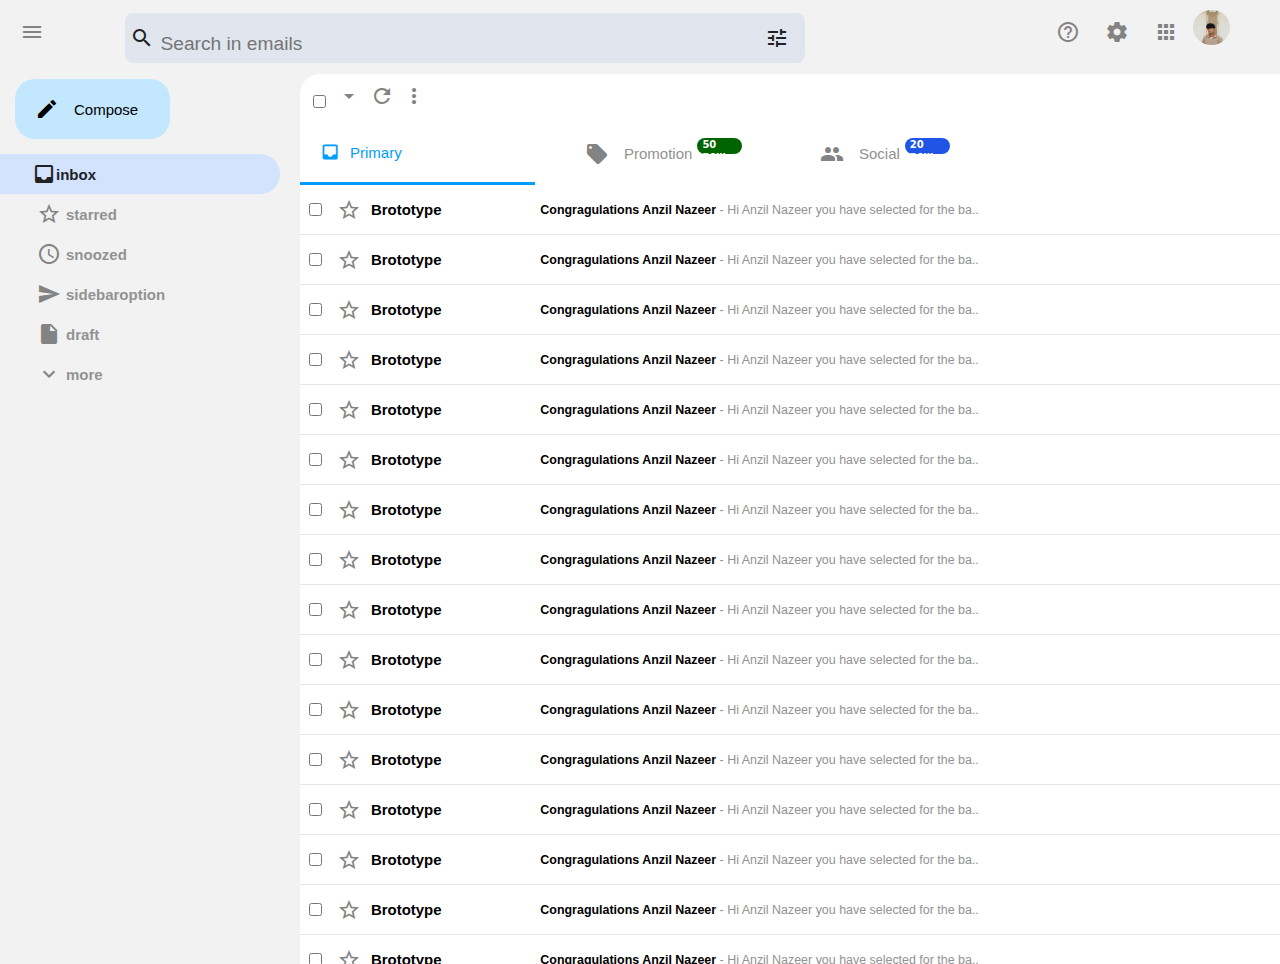
==== gmail/index.html @ 1362754c "clone" ====
<!DOCTYPE html>
<html lang="en">
  <head>
    <meta charset="UTF-8" />
    <meta http-equiv="X-UA-Compatible" content="IE=edge" />
    <meta name="viewport" content="width=device-width, initial-scale=1.0" />
    <title>Gmail</title>
    <link rel="shorticons" href="">

    <link
      href="https://fonts.googleapis.com/icon?family=Material+Icons"
      rel="stylesheet"
    />
    <link
      rel="stylesheet"
      href="https://cdnjs.cloudflare.com/ajax/libs/font-awesome/6.2.0/css/all.min.css"
      integrity="sha512-xh6O/CkQoPOWDdYTDqeRdPCVd1SpvCA9XXcUnZS2FmJNp1coAFzvtCN9BmamE+4aHK8yyUHUSCcJHgXloTyT2A=="
      crossorigin="anonymous"
      referrerpolicy="no-referrer"
    />
    <link rel="stylesheet" href="style.css" />
  </head>
  <body>
    <div class="mainpage">
      <div class="header">
        <div class="headerleft">
          <span class="material-icons"> menu</span>
          <img
            src="https://static.dezeen.com/uploads/2020/10/gmail-google-logo-rebrand-workspace-design_dezeen_2364_col_0.jpg"
            alt=""
          />
        </div>

        <div class="headermiddle">
          <span class="material-icons">search</span>
          <input type="text" placeholder="Search in emails" name="" id="" />
          <span class="material-icons">tune</span>
        </div>
        <div class="headerright">
          <span class="material-icons"> help_outline </span>
          <span class="material-icons"> settings </span>
          <span class="material-icons"> apps </span>
          <img src="imgs/anzilprr.JPG" alt="" />
        </div>
      </div>

      <div class="mainbody">
        <div class="sidebar">
          <button class="compose">
            <span class="material-icons"> edit </span>
            compose
          </button>

          <div class="sidebaroptionactive">
            <span class="material-icons">inbox</span>
            <h2>inbox</h2>
          </div>
          <div class="sidebaroption">
            <span class="material-icons">star_border</span>
            <h2>starred</h2>
          </div>

          <div class="sidebaroption">
            <span class="material-icons">schedule</span>
            <h2>snoozed</h2>
          </div>
          <div class="sidebaroption">
            <span class="material-icons"> send </span>
            <h2>sidebaroption</h2>
          </div>
          <div class="sidebaroption">
            <span class="material-icons">insert_drive_file</span>
            <h2>draft</h2>
          </div>
          <div class="sidebaroption">
            <span class="material-icons">expand_more </span>
            <h2>more</h2>
          </div>
        </div>

        <div class="email">
          <div class="emailsettings">
            <div class="settingsleft">
              <input type="checkbox" name="" id="" />
              <span class="material-icons"> arrow_drop_down</span>
              <span class="material-icons"> refresh</span>
              <span class="material-icons"> more_vert</span>
            </div>

            <div class="settingsright">
              <span class="material-icons"> chevron_left</span>
              <span class="material-icons">navigate_next</span>
            </div>
          </div>

          <div class="emailsection">
            <div class="sectionselected">
              <span class="material-icons sectionselected"> inbox </span>
              <h3>Primary</h3>
            </div>

            <div class="section">
              <span class="material-icons"> local_offer </span>
              <h3>Promotion</h3>
              <div class="tag1">
                <h4>50 new</h4>
              </div>
            </div>
            <div class="section">
              <span class="material-icons"> people </span>
              <h3>Social</h3>
              <div class="tag2">
                <h4>20 new</h4>
              </div>
            </div>
          </div>

          <div class="emaillist">
            <div class="emailrow">
              <div class="emailrowoption">
                <input type="checkbox" name="" id="" />
                <span class="material-icons">star_border</span>
              </div>
              <div class="emailtitle">
                <h5>Brototype</h5>
              </div>
              <div class="emailmessage">
                <h5>Congragulations Anzil Nazeer <span>- Hi Anzil Nazeer you have selected for the ba..</span></h5>
              </div>
              <p class="emailtime">10 Oct</p>
            </div>

            <div class="emailrow">
                <div class="emailrowoption">
                  <input type="checkbox" name="" id="" />
                  <span class="material-icons">star_border</span>
                </div>
                <div class="emailtitle">
                  <h5>Brototype</h5>
                </div>
                <div class="emailmessage">
                  <h5>Congragulations Anzil Nazeer <span>- Hi Anzil Nazeer you have selected for the ba..</span></h5>
                </div>
                <p class="emailtime">10 Oct</p>
              </div>

              <div class="emailrow">
                <div class="emailrowoption">
                  <input type="checkbox" name="" id="" />
                  <span class="material-icons">star_border</span>
                </div>
                <div class="emailtitle">
                  <h5>Brototype</h5>
                </div>
                <div class="emailmessage">
                  <h5>Congragulations Anzil Nazeer <span>- Hi Anzil Nazeer you have selected for the ba..</span></h5>
                </div>
                <p class="emailtime">10 Oct</p>
              </div>

              <div class="emailrow">
                <div class="emailrowoption">
                  <input type="checkbox" name="" id="" />
                  <span class="material-icons">star_border</span>
                </div>
                <div class="emailtitle">
                  <h5>Brototype</h5>
                </div>
                <div class="emailmessage">
                  <h5>Congragulations Anzil Nazeer <span>- Hi Anzil Nazeer you have selected for the ba..</span></h5>
                </div>
                <p class="emailtime">10 Oct</p>
              </div>

              <div class="emailrow">
                <div class="emailrowoption">
                  <input type="checkbox" name="" id="" />
                  <span class="material-icons">star_border</span>
                </div>
                <div class="emailtitle">
                  <h5>Brototype</h5>
                </div>
                <div class="emailmessage">
                  <h5>Congragulations Anzil Nazeer <span>- Hi Anzil Nazeer you have selected for the ba..</span></h5>
                </div>
                <p class="emailtime">10 Oct</p>
              </div>

              <div class="emailrow">
                <div class="emailrowoption">
                  <input type="checkbox" name="" id="" />
                  <span class="material-icons">star_border</span>
                </div>
                <div class="emailtitle">
                  <h5>Brototype</h5>
                </div>
                <div class="emailmessage">
                  <h5>Congragulations Anzil Nazeer <span>- Hi Anzil Nazeer you have selected for the ba..</span></h5>
                </div>
                <p class="emailtime">10 Oct</p>
              </div>

              <div class="emailrow">
                <div class="emailrowoption">
                  <input type="checkbox" name="" id="" />
                  <span class="material-icons">star_border</span>
                </div>
                <div class="emailtitle">
                  <h5>Brototype</h5>
                </div>
                <div class="emailmessage">
                  <h5>Congragulations Anzil Nazeer <span>- Hi Anzil Nazeer you have selected for the ba..</span></h5>
                </div>
                <p class="emailtime">10 Oct</p>
              </div>

              <div class="emailrow">
                <div class="emailrowoption">
                  <input type="checkbox" name="" id="" />
                  <span class="material-icons">star_border</span>
                </div>
                <div class="emailtitle">
                  <h5>Brototype</h5>
                </div>
                <div class="emailmessage">
                  <h5>Congragulations Anzil Nazeer <span>- Hi Anzil Nazeer you have selected for the ba..</span></h5>
                </div>
                <p class="emailtime">10 Oct</p>
              </div>

              <div class="emailrow">
                <div class="emailrowoption">
                  <input type="checkbox" name="" id="" />
                  <span class="material-icons">star_border</span>
                </div>
                <div class="emailtitle">
                  <h5>Brototype</h5>
                </div>
                <div class="emailmessage">
                  <h5>Congragulations Anzil Nazeer <span>- Hi Anzil Nazeer you have selected for the ba..</span></h5>
                </div>
                <p class="emailtime">10 Oct</p>
              </div>

              <div class="emailrow">
                <div class="emailrowoption">
                  <input type="checkbox" name="" id="" />
                  <span class="material-icons">star_border</span>
                </div>
                <div class="emailtitle">
                  <h5>Brototype</h5>
                </div>
                <div class="emailmessage">
                  <h5>Congragulations Anzil Nazeer <span>- Hi Anzil Nazeer you have selected for the ba..</span></h5>
                </div>
                <p class="emailtime">10 Oct</p>
              </div>

              <div class="emailrow">
                <div class="emailrowoption">
                  <input type="checkbox" name="" id="" />
                  <span class="material-icons">star_border</span>
                </div>
                <div class="emailtitle">
                  <h5>Brototype</h5>
                </div>
                <div class="emailmessage">
                  <h5>Congragulations Anzil Nazeer <span>- Hi Anzil Nazeer you have selected for the ba..</span></h5>
                </div>
                <p class="emailtime">10 Oct</p>
              </div>

              <div class="emailrow">
                <div class="emailrowoption">
                  <input type="checkbox" name="" id="" />
                  <span class="material-icons">star_border</span>
                </div>
                <div class="emailtitle">
                  <h5>Brototype</h5>
                </div>
                <div class="emailmessage">
                  <h5>Congragulations Anzil Nazeer <span>- Hi Anzil Nazeer you have selected for the ba..</span></h5>
                </div>
                <p class="emailtime">10 Oct</p>
              </div>

              <div class="emailrow">
                <div class="emailrowoption">
                  <input type="checkbox" name="" id="" />
                  <span class="material-icons">star_border</span>
                </div>
                <div class="emailtitle">
                  <h5>Brototype</h5>
                </div>
                <div class="emailmessage">
                  <h5>Congragulations Anzil Nazeer <span>- Hi Anzil Nazeer you have selected for the ba..</span></h5>
                </div>
                <p class="emailtime">10 Oct</p>
              </div>

              <div class="emailrow">
                <div class="emailrowoption">
                  <input type="checkbox" name="" id="" />
                  <span class="material-icons">star_border</span>
                </div>
                <div class="emailtitle">
                  <h5>Brototype</h5>
                </div>
                <div class="emailmessage">
                  <h5>Congragulations Anzil Nazeer <span>- Hi Anzil Nazeer you have selected for the ba..</span></h5>
                </div>
                <p class="emailtime">10 Oct</p>
              </div>

              <div class="emailrow">
                <div class="emailrowoption">
                  <input type="checkbox" name="" id="" />
                  <span class="material-icons">star_border</span>
                </div>
                <div class="emailtitle">
                  <h5>Brototype</h5>
                </div>
                <div class="emailmessage">
                  <h5>Congragulations Anzil Nazeer <span>- Hi Anzil Nazeer you have selected for the ba..</span></h5>
                </div>
                <p class="emailtime">10 Oct</p>
              </div>

              <div class="emailrow">
                <div class="emailrowoption">
                  <input type="checkbox" name="" id="" />
                  <span class="material-icons">star_border</span>
                </div>
                <div class="emailtitle">
                  <h5>Brototype</h5>
                </div>
                <div class="emailmessage">
                  <h5>Congragulations Anzil Nazeer <span>- Hi Anzil Nazeer you have selected for the ba..</span></h5>
                </div>
                <p class="emailtime">10 Oct</p>
              </div>

              <div class="emailrow">
                <div class="emailrowoption">
                  <input type="checkbox" name="" id="" />
                  <span class="material-icons">star_border</span>
                </div>
                <div class="emailtitle">
                  <h5>Brototype</h5>
                </div>
                <div class="emailmessage">
                  <h5>Congragulations Anzil Nazeer <span>- Hi Anzil Nazeer you have selected for the ba..</span></h5>
                </div>
                <p class="emailtime">10 Oct</p>
              </div>

              <div class="emailrow">
                <div class="emailrowoption">
                  <input type="checkbox" name="" id="" />
                  <span class="material-icons">star_border</span>
                </div>
                <div class="emailtitle">
                  <h5>Brototype</h5>
                </div>
                <div class="emailmessage">
                  <h5>Congragulations Anzil Nazeer <span>- Hi Anzil Nazeer you have selected for the ba..</span></h5>
                </div>
                <p class="emailtime">10 Oct</p>
              </div>

              <div class="emailrow">
                <div class="emailrowoption">
                  <input type="checkbox" name="" id="" />
                  <span class="material-icons">star_border</span>
                </div>
                <div class="emailtitle">
                  <h5>Brototype</h5>
                </div>
                <div class="emailmessage">
                  <h5>Congragulations Anzil Nazeer <span>- Hi Anzil Nazeer you have selected for the ba..</span></h5>
                </div>
                <p class="emailtime">10 Oct</p>
              </div>

              <div class="emailrow">
                <div class="emailrowoption">
                  <input type="checkbox" name="" id="" />
                  <span class="material-icons">star_border</span>
                </div>
                <div class="emailtitle">
                  <h5>Brototype</h5>
                </div>
                <div class="emailmessage">
                  <h5>Congragulations Anzil Nazeer <span>- Hi Anzil Nazeer you have selected for the ba..</span></h5>
                </div>
                <p class="emailtime">10 Oct</p>
              </div>

              <div class="emailrow">
                <div class="emailrowoption">
                  <input type="checkbox" name="" id="" />
                  <span class="material-icons">star_border</span>
                </div>
                <div class="emailtitle">
                  <h5>Brototype</h5>
                </div>
                <div class="emailmessage">
                  <h5>Congragulations Anzil Nazeer <span>- Hi Anzil Nazeer you have selected for the ba..</span></h5>
                </div>
                <p class="emailtime">10 Oct</p>
              </div>

              

          </div>
          
        </div>
      </div>
    </div>
  </body>
</html>
---- gmail/style.css ----
*{
    margin: 0%;
    padding: 0%;
    
    box-sizing: border-box;
    font-family: "Google Sans", Roboto, RobotoDraft, Helvetica, Arial, sans-serif
}
body{
    background-color:#f2f2f2;
    height: 100vh;
    overflow-y: hidden;
}
.headerleft img{
    object-fit: contain;
    height: 60px;
}
.header
{
    display: flex;
    justify-content: space-between;
    align-items: center;
}
.headerleft{
    display: flex;
    align-items: center;
}
.headerleft span{
    padding: 20px;
    cursor: pointer;

}
.headermiddle{

    background-color:#e1e6ee;
    padding: 5px;
    border-radius: 8px;
    margin-top:12px ;
    height:50px;
    width: 680px;
    margin-right: 180px;
    
}
.headermiddle span{
    color: #202124;
    margin-top: 8px;
}

.material-icons{
    color: rgb(131, 131, 131);
    background-color: transparent;
}
.headermiddle input{
    border:none ;
    width: 600px;
    outline: none;
    padding: 1px;
    margin: 1px;
    font-size:larger;
    background-color: transparent;
    

    
}



.headerright{
    display: flex;
    padding-right:50px ;
    gap: 5px;
}
.headerright img{
    
    border-radius: 50%;
    height: 35px;

}
.headerright span{
    padding: 10px;
    cursor: pointer;
}
.sidebar{
    
    flex: 0.3;
    max-width: 300px;
    padding-right: 20px;
    
}
.compose{
    width: 155px;
    height: 60px;
    margin-top: 15px;
    margin-left: 15px;
    margin-bottom: 15px;
    text-transform: capitalize;
    border-radius: 20px;
    padding: 20px;
    color: rgb(0, 0, 0);
    background-color:#c2e7ff;
    display: flex;
    align-items: center;
    cursor: pointer;
    border: none;
    font-weight:lighter;
    font-size: 15px;
    gap: 15px;
        
}
.compose:hover{
    cursor: pointer;
    box-shadow:0px 2px 5px -2px rgba(0,0,0,0.75) ;
}
.compose span{
    color: black;
}
.sidebaroption{
    display: flex;
    align-items: center;
    height: 40px;
    border-top-right-radius: 20px;
    border-bottom-right-radius: 20px;
    cursor: pointer;
    padding: 0 10px;
    color: #929292;
    padding-left: 32px;
    font-size: x-small;


}
.sidebaroptionactive.material-icons{
    color: #202124;
}
.sidebaroption span{
    padding: 5px;
 

}
.sidebaroption h3{
    flex: 1;
    margin-left: 10px;
    font-weight: 50;
}
.sidebaroptionactive{
    display: flex;
    align-items: center;
    height: 40px;
    border-top-right-radius: 20px;
    border-bottom-right-radius: 20px;
    cursor: pointer;
    padding: 0 10px;
    color: #929292;
    padding-left: 32px;
    font-size: x-small;

}

.sidebaroptionactive,
.sidebaroptionactive h3,
.sidebaroptionactive.material-icons{
    background-color:#d3e3fd;
    color: #202124;
    font-weight: 700;
}
.sidebaroptionactive span{
    color: #202124;
}


.sidebaroption:hover,
.sidebaroption:hover h3,
.sidebaroption:hover.material-icons{
    background-color:#e5e5e5;
    

}

.mainbody{
    display: flex;
    height:100vh ;
}
.email{
    flex: 1;
    overflow: scroll;
}
.emailsettings{
    position: sticky;
    margin-top:10px ;
    display: flex;
    justify-content: space-between;
    border-bottom: 1px solid rgb(255, 255, 255) ;
    background-color:#ffffff;
    border-top-left-radius:20px ;
    border-top-right-radius: 20px;
    padding: 8px;
    width: 1150px;
}
.emailsettingsleft{
    display: flex;
    align-items: center;
}
.emailsettings .material-icons{
    margin: 2px;
    cursor: pointer;
}
.emailsection{
    position: sticky;
    display: flex;
    background-color: #ffffff;
    width: 1150px;


}
.section
{
    display: flex;
    align-items: center;
    padding: 10px;
    cursor: pointer;
    color: #929292;
    border-width: 0px;
    padding-left: 50px;
    width: 235px;
    gap: 5px;

    
}
.sectionselected{
    display: flex;
    align-items: center;
    padding: 10px;
    cursor: pointer;
    background-color: #ffffff00;
    color: rgb(0, 157, 255);
    border-bottom: 3px solid  rgb(0, 157, 255);
    width: 235px;
    
}
.section h3
{
    font-size: 15px;
    font-family:'Trebuchet MS', 'Lucida Sans Unicode', 'Lucida Grande', 'Lucida Sans', Arial, sans-serif;
    font-weight: 500;
    margin-left: 10px;
}
.sectionselected h3{
    font-size: 15px;
    font-family:'Trebuchet MS', 'Lucida Sans Unicode', 'Lucida Grande', 'Lucida Sans', Arial, sans-serif;
    font-weight: 500;
    margin-right:150px ;

}

.sectionselected .material-icons{
    border-bottom: none;
    font-size:20px;
}
.section:hover,
.sectionselected:hover{
    background-color: #e7e7e7;
    border-width: 3px;
}
.tag1{
    width: 45px;
    height: 16px;
    background-color: darkgreen;
    color: #ffffff;
    border-radius: 20px;
    font-size: x-small;
    margin-bottom:15px ;
    

}
.tag2{
    width: 45px;
    height: 16px;
    background-color: rgb(31, 84, 230);
    color: #ffffff;
    border-radius: 20px;
    font-size: x-small;
    margin-bottom:15px ;


}
h4
{
    font-family:system-ui, -apple-system, BlinkMacSystemFont, 'Segoe UI', Roboto, Oxygen, Ubuntu, Cantarell, 'Open Sans', 'Helvetica Neue', sans-serif;
    font-weight:bold;
    margin-left: 5px;
    margin-top: 1px;
}
.emailrow{
    display: flex;
    padding: 4px;
    align-items: center;
    height: 50px;
    background-color: #ffffff;
    border-bottom: 1px solid #e7e7e7;
    width: 1150px;
}
.emailrow:hover{
    position: relative;
    z-index: 10;
    border-top: 1px solid #e7e7e7;
    box-shadow: 0px 4px 4px -2px rgba(0, 0, 0, 0.26);
}
.emailrowoption{
    display: flex;
    align-items: center;

}
.emailrowoption .material-icons,input{
    margin: 5px;
    padding: 5px;
}
.emailmessage{
    display: flex;
    flex: 1;
    align-items: center;
    font-size: 15px;
}
.emailmessage h4{
    width: 400px;
    overflow: hidden;
    
}
.emailtitle{
    font-size: 18px;
    flex: 0.2;
}
.emailtime{
    padding-right: 15px;
    font-size: 12px;
    font-weight: 700;
    font-family: system-ui, -apple-system, BlinkMacSystemFont, 'Segoe UI', Roboto, Oxygen, Ubuntu, Cantarell, 'Open Sans', 'Helvetica Neue', sans-serif;
}
.emailmessage span{
    color: #929292;
    font-family: Arial, Helvetica, sans-serif;
    font-weight: 100;
}
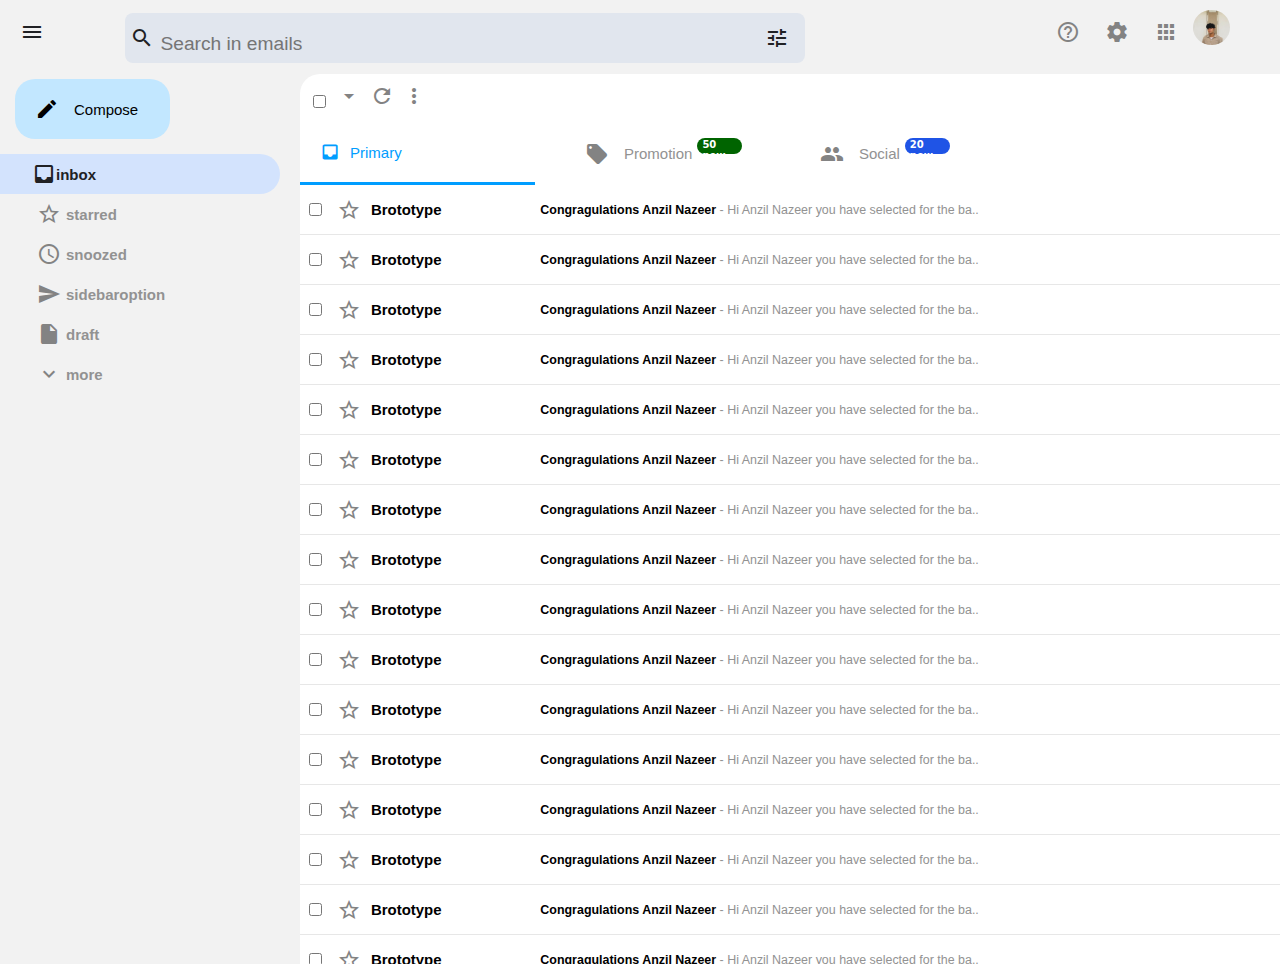
==== commit 55d359ca: "edited some css" ====
--- a/gmail/index.html
+++ b/gmail/index.html
@@ -5,8 +5,6 @@
     <meta http-equiv="X-UA-Compatible" content="IE=edge" />
     <meta name="viewport" content="width=device-width, initial-scale=1.0" />
     <title>Gmail</title>
-    <link rel="shorticons" href="">
-
     <link
       href="https://fonts.googleapis.com/icon?family=Material+Icons"
       rel="stylesheet"
--- a/gmail/style.css
+++ b/gmail/style.css
@@ -27,6 +27,10 @@
 .headerleft span{
     padding: 20px;
     cursor: pointer;
+
+}
+.headerleft span:hover{
+    color: #202124;
 
 }
 .headermiddle{
@@ -68,6 +72,9 @@
     display: flex;
     padding-right:50px ;
     gap: 5px;
+}
+.headerright .material-icons:hover{
+    color: #202124;
 }
 .headerright img{
     
@@ -107,6 +114,7 @@
         
 }
 .compose:hover{
+    transform: scale(1.01);
     cursor: pointer;
     box-shadow:0px 2px 5px -2px rgba(0,0,0,0.75) ;
 }
@@ -201,6 +209,9 @@
 .emailsettings .material-icons{
     margin: 2px;
     cursor: pointer;
+}
+.emailsettings .material-icons:hover{
+    color: #202124;
 }
 .emailsection{
     position: sticky;
